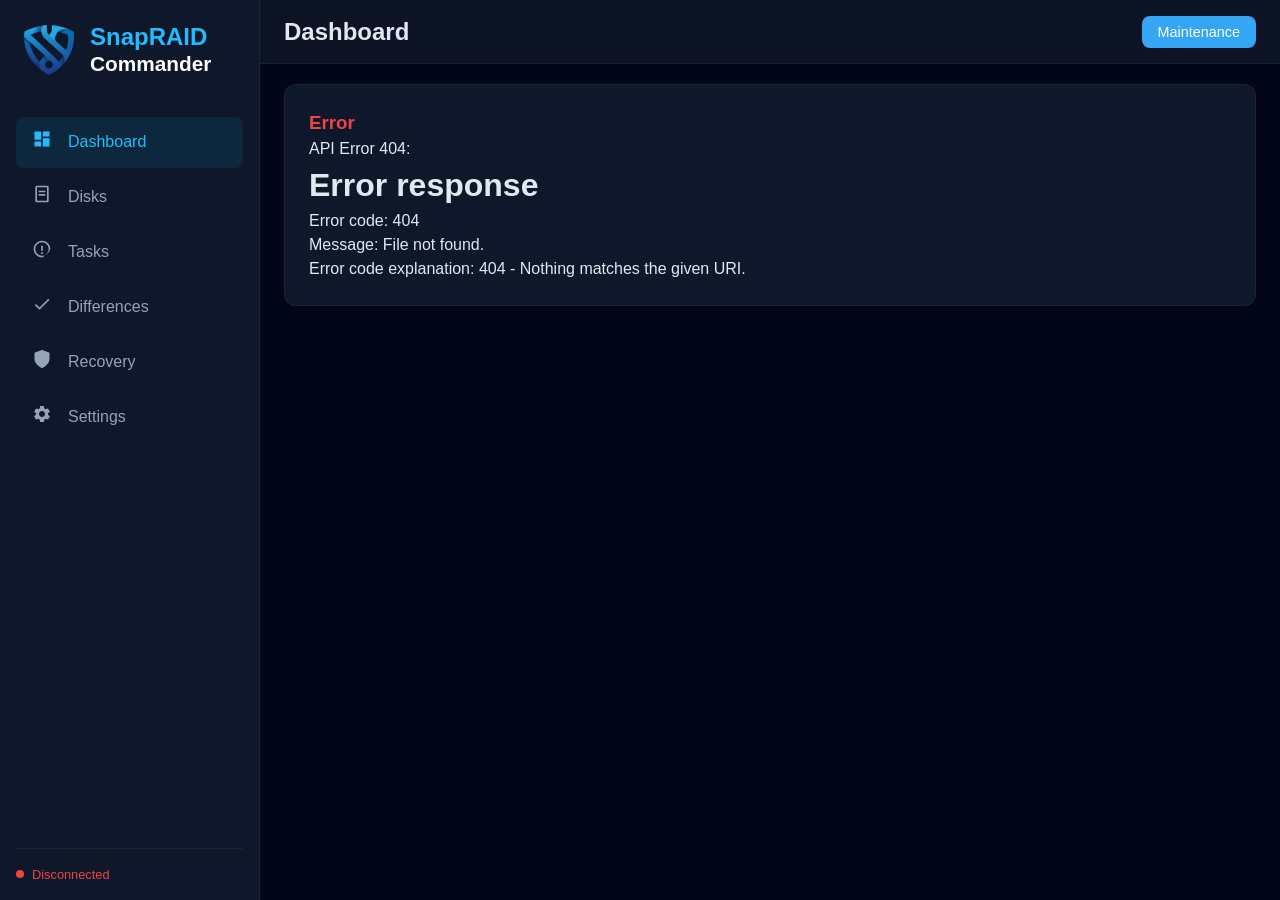
==== commander/index.html @ 76211999 "New favicon" ====
<!DOCTYPE html>
<html lang="en">

<head>
    <meta charset="UTF-8">
    <meta name="viewport" content="width=device-width, initial-scale=1.0">
    <title>SnapRAID Commander</title>
    <link rel="stylesheet" href="css/style.css">
    <link rel="apple-touch-icon" sizes="180x180" href="/image/apple-touch-icon.png">
    <link rel="icon" type="image/png" sizes="32x32" href="/image/favicon-32x32.png">
    <link rel="icon" type="image/png" sizes="16x16" href="/image/favicon-16x16.png">
    <link rel="manifest" href="/site.webmanifest">
</head>

<body>
    <div class="app-container">
        <!-- Sidebar Navigation -->
        <aside class="sidebar" id="sidebar">
            <div class="brand">
                <!-- <div class="logo-icon" id="icon-logo"></div> -->
                <image class="logo-icon" src="image/logo.png"/>
                <div class="brand-text">
                    <h1><span>SnapRAID</span><br><span class="brand-sub">Commander</span></h1>
                </div>
            </div>

            <nav class="nav-links">
                <a href="#/" class="nav-item active" data-link>
                    <span class="icon" id="icon-dashboard"></span> Dashboard
                </a>
                <a href="#/disks" class="nav-item" data-link>
                    <span class="icon" id="icon-harddrive"></span> Disks
                </a>
                <a href="#/tasks" class="nav-item" data-link>
                    <span class="icon" id="icon-activity"></span> Tasks
                </a>
                <a href="#/diff" class="nav-item" data-link>
                    <span class="icon" id="icon-check"></span> Differences
                </a>
                <a href="#/recovery" class="nav-item" data-link>
                    <span class="icon" id="icon-shield"></span> Recovery
                </a>
                <a href="#/settings" class="nav-item" data-link>
                    <span class="icon" id="icon-settings"></span> Settings
                </a>
            </nav>

            <div class="sidebar-footer">
                <div id="sidebar-status" class="sidebar-status">
                    <!-- Dynamic Status -->
                </div>
                <div class="connection-status">
                    <span class="pulse-dot"></span>
                    <span id="connection-text">Connected</span>
                </div>
            </div>
        </aside>

        <!-- Main Content Area -->
        <main class="main-content">
            <!-- Mobile Header -->
            <header class="top-bar">
                <button id="mobile-menu-btn" class="icon-btn mobile-only">
                    <span class="icon" id="icon-menu"></span>
                </button>
                <h2 id="page-title">Dashboard</h2>
                <div class="header-actions" id="header-actions">
                    <!-- Dynamic Action Buttons injected here -->
                </div>
            </header>

            <!-- View Container -->
            <div id="view-container" class="view-container">
                <!-- Views are injected here by JS -->
                <div class="loading-spinner"></div>
            </div>
        </main>
    </div>

    <!-- Toast Notification Container -->
    <div id="toast-container"></div>

    <!-- Scripts -->
    <script type="module" src="js/app.js"></script>
</body>

</html>
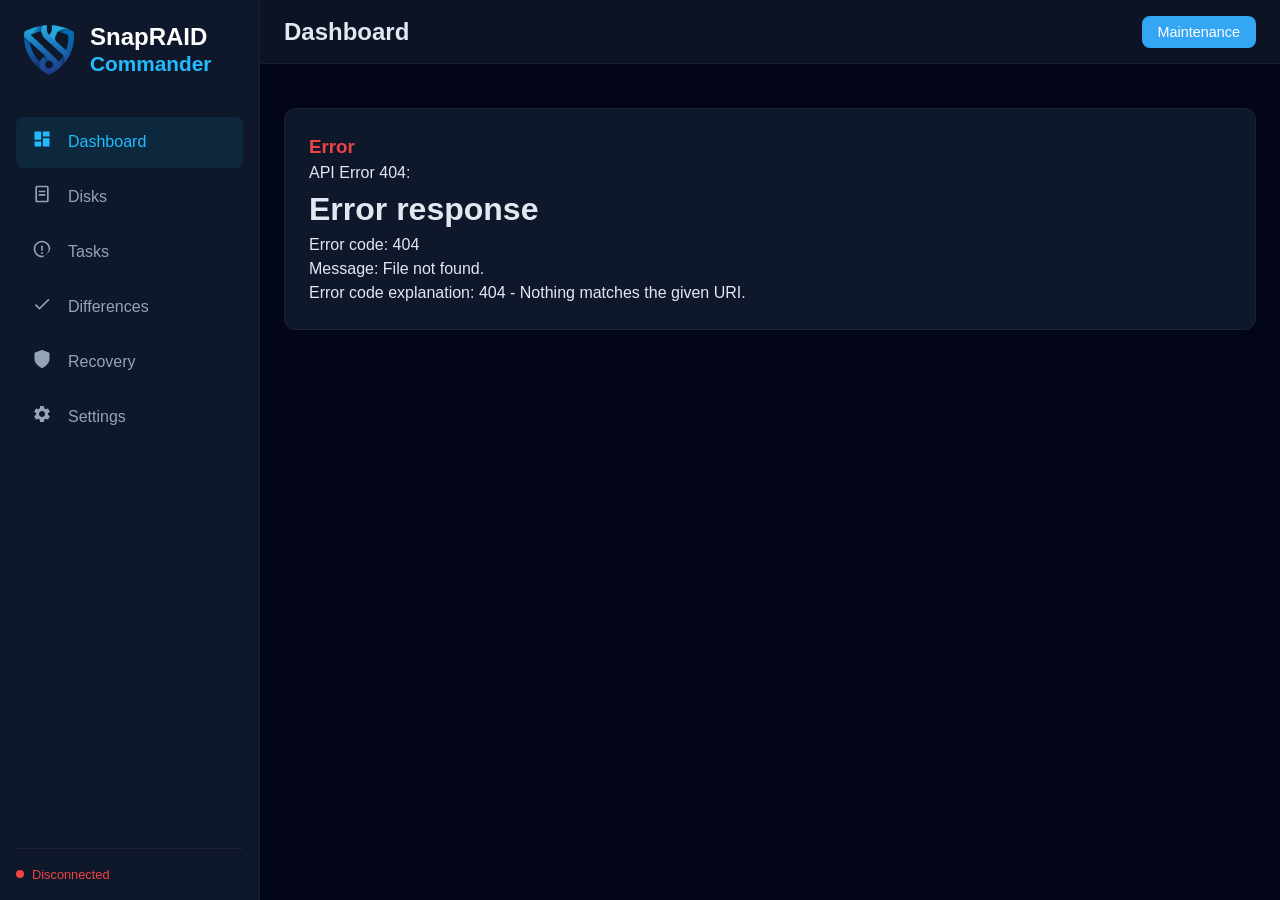
==== commit 7dc6d8f5: "Health banner" ====
--- a/commander/index.html
+++ b/commander/index.html
@@ -68,6 +68,8 @@
                     <!-- Dynamic Action Buttons injected here -->
                 </div>
             </header>
+            
+            <div id="global-alerts" class="global-alerts"></div>
 
             <!-- View Container -->
             <div id="view-container" class="view-container">
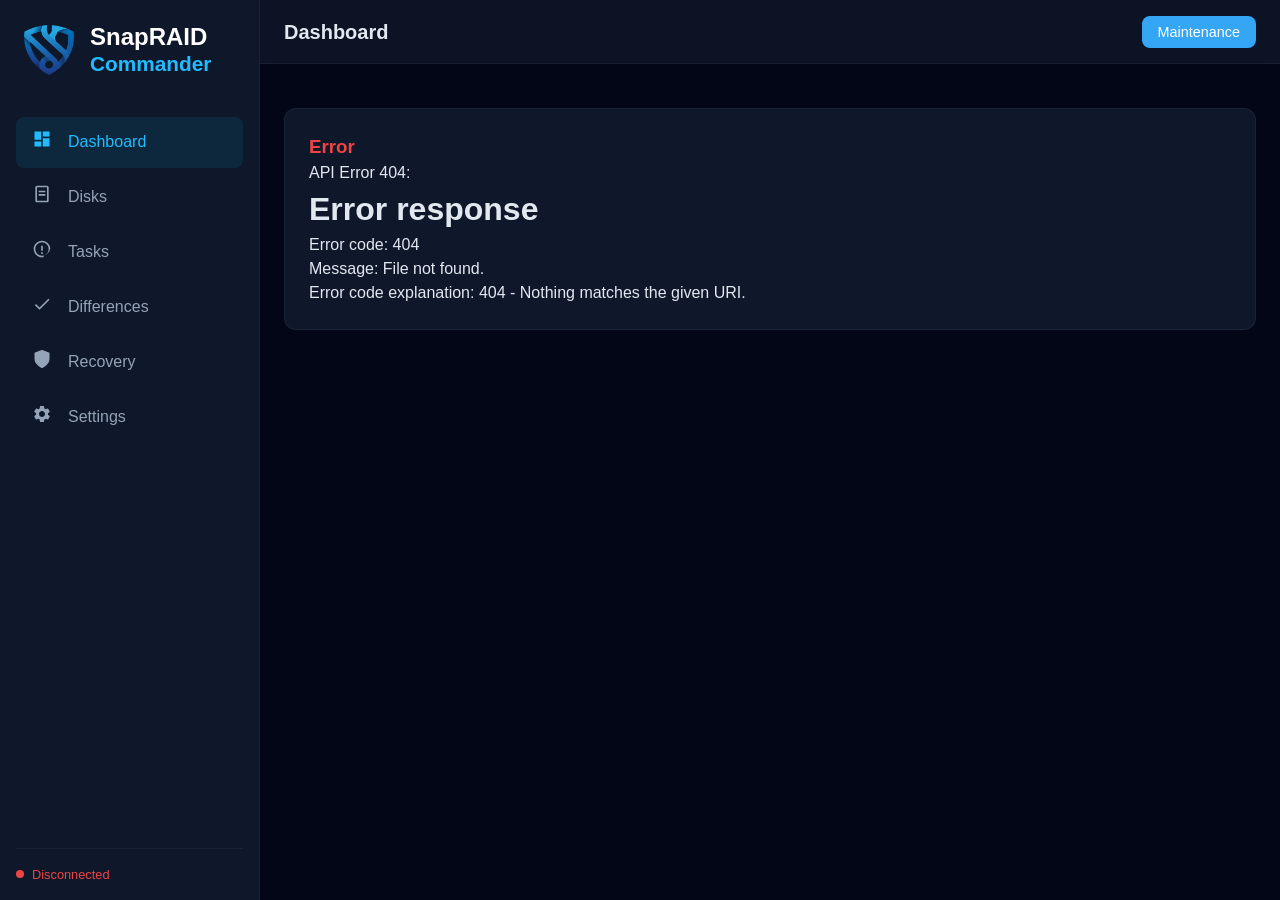
==== commit b5213cfb: "Use a high resolution logo" ====
--- a/commander/index.html
+++ b/commander/index.html
@@ -18,7 +18,7 @@
         <aside class="sidebar" id="sidebar">
             <div class="brand">
                 <!-- <div class="logo-icon" id="icon-logo"></div> -->
-                <image class="logo-icon" src="image/logo.png"/>
+                <image class="logo-icon" src="image/android-chrome-192x192.png" with="60" height="60"/>
                 <div class="brand-text">
                     <h1><span>SnapRAID</span><br><span class="brand-sub">Commander</span></h1>
                 </div>
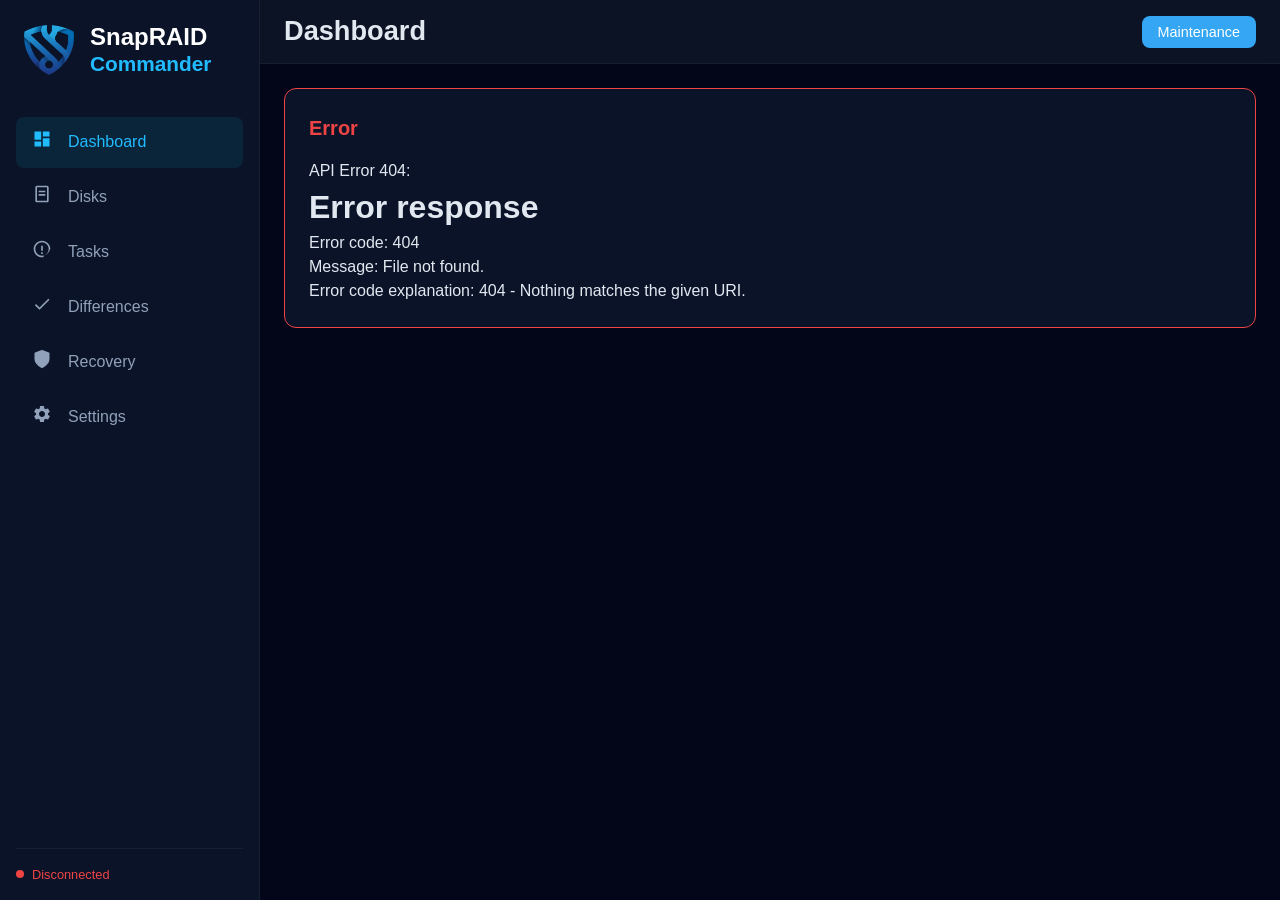
==== commit ccc50393: "Minor UI changes" ====
--- a/commander/index.html
+++ b/commander/index.html
@@ -63,7 +63,7 @@
                 <button id="mobile-menu-btn" class="icon-btn mobile-only">
                     <span class="icon" id="icon-menu"></span>
                 </button>
-                <h2 id="page-title">Dashboard</h2>
+                <h1 id="page-title">Dashboard</h1>
                 <div class="header-actions" id="header-actions">
                     <!-- Dynamic Action Buttons injected here -->
                 </div>
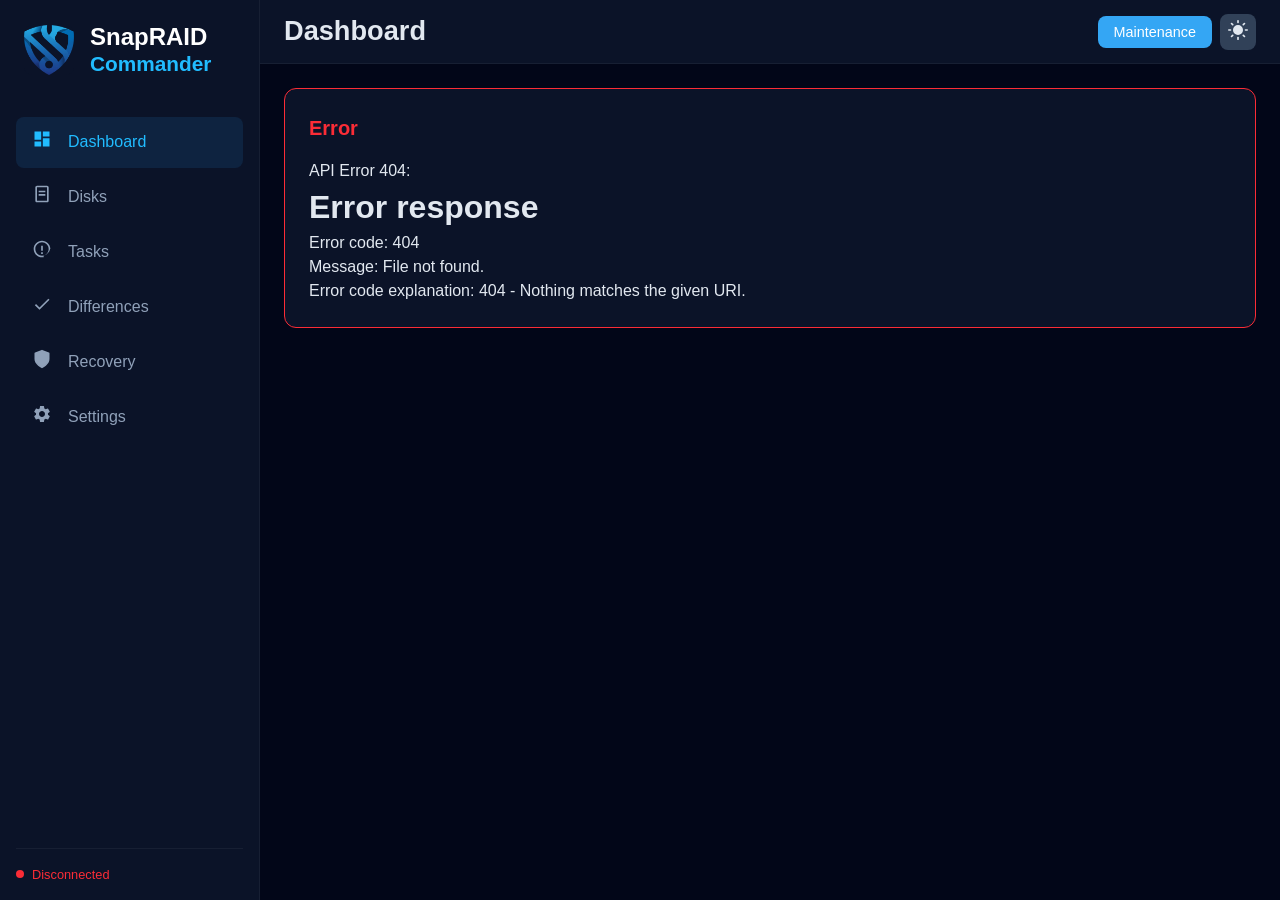
==== commit ba6379f5: "Light theme" ====
--- a/commander/index.html
+++ b/commander/index.html
@@ -60,12 +60,19 @@
         <main class="main-content">
             <!-- Mobile Header -->
             <header class="top-bar">
-                <button id="mobile-menu-btn" class="icon-btn mobile-only">
-                    <span class="icon" id="icon-menu"></span>
-                </button>
-                <h1 id="page-title">Dashboard</h1>
-                <div class="header-actions" id="header-actions">
-                    <!-- Dynamic Action Buttons injected here -->
+                <div class="flex items-center gap-4">
+                    <button id="mobile-menu-btn" class="icon-btn mobile-only">
+                        <span class="icon" id="icon-menu"></span>
+                    </button>
+                    <h1 id="page-title">Dashboard</h1>
+                </div>
+                <div class="flex items-center gap-2">
+                    <div class="header-actions" id="header-actions">
+                        <!-- Dynamic Action Buttons injected here -->
+                    </div>
+                    <button id="theme-toggle" class="btn btn-secondary btn-icon" data-tooltip="Toggle Theme">
+                        <span class="icon" id="icon-theme"></span>
+                    </button>
                 </div>
             </header>
             
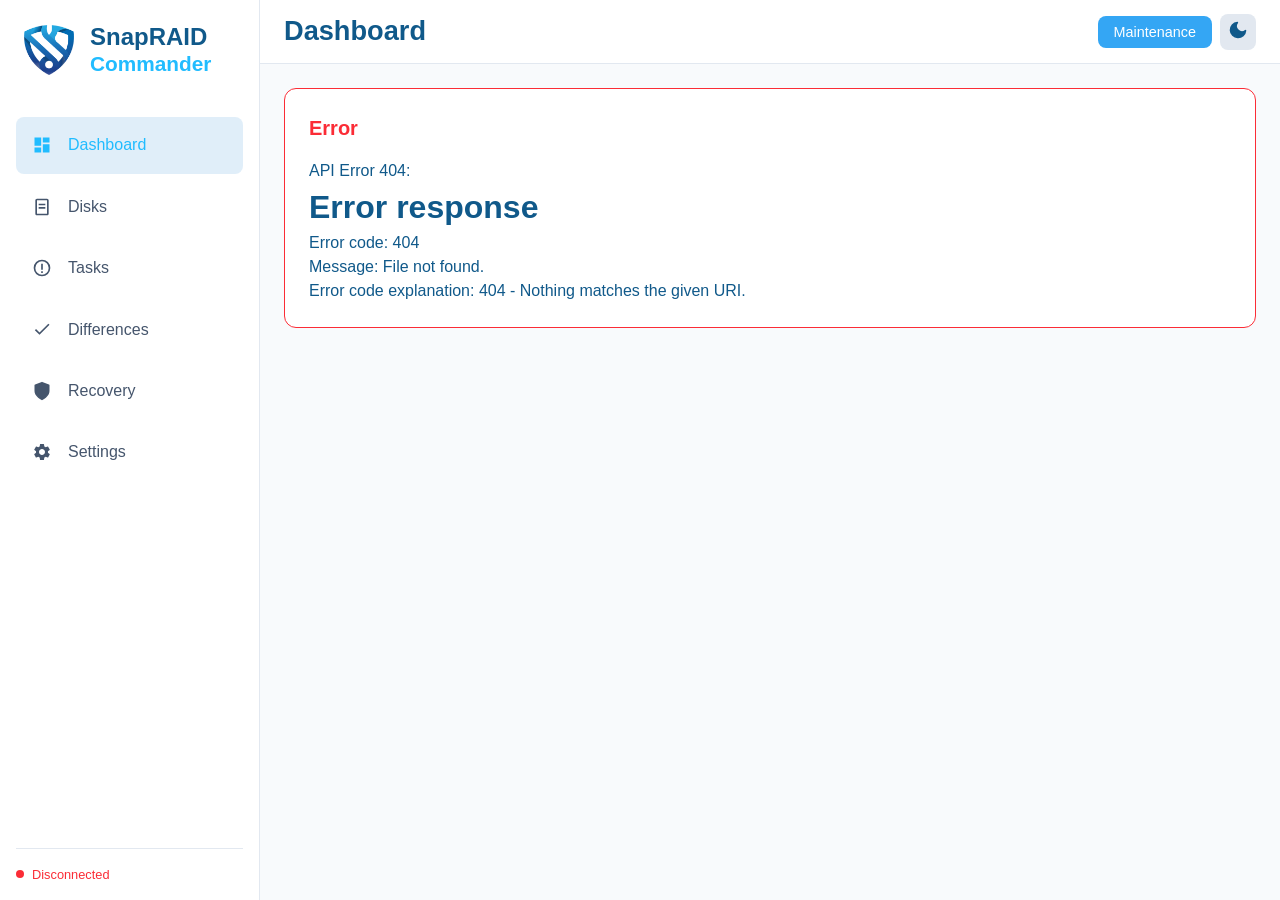
==== commit 8749e9aa: "Link the logo to the web site" ====
--- a/commander/index.html
+++ b/commander/index.html
@@ -10,19 +10,23 @@
     <link rel="icon" type="image/png" sizes="32x32" href="/image/favicon-32x32.png">
     <link rel="icon" type="image/png" sizes="16x16" href="/image/favicon-16x16.png">
     <link rel="manifest" href="/site.webmanifest">
+    <script>
+        // Apply theme early to prevent flash
+        document.documentElement.dataset.theme = localStorage.getItem('theme') || 'light';
+    </script>
 </head>
 
 <body>
     <div class="app-container">
         <!-- Sidebar Navigation -->
         <aside class="sidebar" id="sidebar">
-            <div class="brand">
+            <a class="brand" href="https://www.snapraid.it" target="_blank" rel="noopener noreferrer">
                 <!-- <div class="logo-icon" id="icon-logo"></div> -->
                 <image class="logo-icon" src="image/android-chrome-192x192.png" with="60" height="60"/>
                 <div class="brand-text">
                     <h1><span>SnapRAID</span><br><span class="brand-sub">Commander</span></h1>
                 </div>
-            </div>
+            </a>
 
             <nav class="nav-links">
                 <a href="#/" class="nav-item active" data-link>
--- a/commander/css/style.css
+++ b/commander/css/style.css
@@ -0,0 +1,1707 @@
+/* SPDX-License-Identifier: GPL-3.0-or-later */
+/* Copyright (C) 2025 Andrea Mazzoleni */
+
+/* --- Variables & Theme --- */
+:root {
+    /* Color Palette - Deep Dark Mode */
+    /* https://htmlcolorcodes.com/color-chart/tailwind-color-chart/ */
+    --c-slate-50: #F8FAFC;
+    --c-slate-100: #F1F5F9;
+    --c-slate-200: #E2E8F0;
+    --c-slate-300: #CAD5E2;
+    --c-slate-400: #90A1B9;
+    --c-slate-500: #62748E;
+    --c-slate-600: #45556C;
+    --c-slate-700: #314158;
+    --c-slate-800: #1D293D;
+    --c-slate-900: #0F172B;
+    --c-slate-950: #020618;
+
+    /* Interpolated */
+    --c-slate-905: hsl(224 51% 11%);
+    --c-slate-910: hsl(224 55% 10%);
+    --c-slate-915: hsl(225 59% 10%);
+    --c-slate-920: hsl(225 63% 9%);
+    --c-slate-925: hsl(226 66% 8%);
+    --c-slate-930: hsl(227 70% 7%);
+    --c-slate-935: hsl(227 74% 7%);
+    --c-slate-940: hsl(228 78% 6%);
+    --c-slate-945: hsl(228 81% 6%);
+
+    --c-cyan-50: #ECFEFF;
+    --c-cyan-100: #CEFAFE;
+    --c-cyan-200: #A2F4FD;
+    --c-cyan-300: #53EAFD;
+    --c-cyan-400: #42D3F2;
+    --c-cyan-500: #3BB8DB;
+    --c-cyan-600: #2C92B8;
+    --c-cyan-700: #1A7595;
+    --c-cyan-800: #015F78;
+    --c-cyan-900: #104E64;
+    --c-cyan-950: #053345;
+
+    --c-emerald-50: #ECFDF5;
+    --c-emerald-100: #D0FAE5;
+    --c-emerald-200: #A4F4CF;
+    --c-emerald-300: #5EE9B5;
+    --c-emerald-400: #31D492;
+    --c-emerald-500: #37BC7D;
+    --c-emerald-600: #2D9966;
+    --c-emerald-700: #1F7A55;
+    --c-emerald-800: #116045;
+    --c-emerald-900: #034F3B;
+    --c-emerald-950: #012C22;
+
+    --c-amber-50: #FFFBEB;
+    --c-amber-100: #FEF3C6;
+    --c-amber-200: #FEE685;
+    --c-amber-300: #FFD230;
+    --c-amber-400: #FFB93B;
+    --c-amber-500: #FE9A37;
+    --c-amber-600: #E1712B;
+    --c-amber-700: #BB4D1A;
+    --c-amber-800: #973C08;
+    --c-amber-900: #7B3306;
+    --c-amber-950: #461901;
+
+    --c-red-50: #FEF2F2;
+    --c-red-100: #FFE2E2;
+    --c-red-200: #FFC9C9;
+    --c-red-300: #FFA2A2;
+    --c-red-400: #FF6467;
+    --c-red-500: #FB2C36;
+    --c-red-600: #E7180B;
+    --c-red-700: #C11007;
+    --c-red-800: #9F0712;
+    --c-red-900: #82181A;
+    --c-red-950: #460809;
+
+    --c-purple-50: #FAF5FF;
+    --c-purple-100: #F3E8FF;
+    --c-purple-200: #E9D4FF;
+    --c-purple-300: #DAB2FF;
+    --c-purple-400: #C27AFF;
+    --c-purple-500: #AD46FF;
+    --c-purple-600: #9810FA;
+    --c-purple-700: #8207DB;
+    --c-purple-800: #6E11B0;
+    --c-purple-900: #59168B;
+    --c-purple-950: #3C0366;
+
+    --c-blue-50: #EFF6FF;
+    --c-blue-100: #DBEAFE;
+    --c-blue-200: #BEDBFF;
+    --c-blue-300: #8EC5FF;
+    --c-blue-400: #51A2FF;
+    --c-blue-500: #2B7FFF;
+    --c-blue-600: #155DFC;
+    --c-blue-700: #1447E6;
+    --c-blue-800: #193CB8;
+    --c-blue-900: #1C398E;
+    --c-blue-950: #162456;
+
+    --c-sky-50: #F0F9FF;
+    --c-sky-100: #DFF2FE;
+    --c-sky-200: #B8E6FE;
+    --c-sky-300: #74D4FF;
+    --c-sky-400: #21BCFF;
+    --c-sky-500: #34A6F4;
+    --c-sky-600: #2984D1;
+    --c-sky-700: #1C69A8;
+    --c-sky-800: #10598A;
+    --c-sky-900: #024A70;
+    --c-sky-950: #052F4A;
+
+    --c-stone-50: #FAFAF9;
+    --c-stone-100: #F5F5F4;
+    --c-stone-200: #E7E5E4;
+    --c-stone-300: #D6D3D1;
+    --c-stone-400: #A6A09B;
+    --c-stone-500: #79716B;
+    --c-stone-600: #57534D;
+    --c-stone-700: #44403B;
+    --c-stone-800: #292524;
+    --c-stone-900: #1C1917;
+    --c-stone-950: #0C0A09;
+
+    /* Colors */
+    --bg-main: var(--c-slate-950);
+    --bg-sub: var(--c-slate-930);
+    --bg-card: var(--c-slate-910);
+    --bg-card-hover: var(--c-slate-800);
+    --border: var(--c-slate-800);
+    --text-primary: var(--c-slate-200);
+    --text-secondary: var(--c-slate-400);
+    --accent-glow: var(--c-sky-400);
+    --brand-primary: white;
+    --brand-secondary: var(--c-sky-400);
+    --btn-primary: var(--c-sky-500);
+    --btn-secondary: var(--c-slate-700);
+    --smart-clickable-hover: var(--c-slate-800);
+    --text-grey: var(--c-slate-400);
+    --text-sky: var(--c-sky-400);
+    --log-window-background: #000;
+    --log-window-text: var(--c-slate-200);
+    --status-next: var(--c-slate-400);
+    --progress-container-background: var(--c-slate-800);
+    --slider-background: var(--c-slate-700);
+    --table-row-hover: rgba(255, 255, 255, 0.12);
+    --table-row-alt: rgba(255, 255, 255, 0.05);
+
+    /* Spacing */
+    --gap-sm: 0.5rem;
+    --gap-md: 1rem;
+    --gap-lg: 1.5rem;
+
+    /* Borders */
+    --radius-md: 8px;
+    --radius-lg: 12px;
+    --border-subtle: 1px solid rgba(255, 255, 255, 0.05);
+}
+
+[data-theme="light"] {
+    --bg-main: var(--c-slate-50);
+    --bg-card: #ffffff;
+    --bg-sub: var(--c-slate-100);
+    --bg-card-hover: var(--c-slate-200);
+    --border: var(--c-slate-300);
+    --border-subtle: 1px solid #e2e8f0;
+    --text-primary: var(--c-sky-800);
+    --text-secondary: var(--c-slate-600);
+    --accent-glow: var(--c-sky-400);
+    --brand-primary: var(--c-sky-800);
+    --brand-secondary: var(--c-sky-400);
+    --btn-primary: var(--c-sky-500);
+    --btn-secondary: var(--c-slate-200);
+    --smart-clickable-hover: var(--c-slate-200);
+    --text-grey: var(--c-slate-500);
+    --text-sky: var(--c-sky-500);
+    --log-window-background: var(--c-slate-50);
+    --log-window-text: var(--c-slate-700);
+    --status-next: var(--c-slate-600);
+    --progress-container-background: var(--c-slate-300);
+    --slider-background: var(--c-slate-500);
+    --table-row-hover: rgba(0, 0, 0, 0.10);
+    --table-row-alt: rgba(0, 0, 0, 0.04);
+}
+
+/* --- Reset & Base --- */
+* {
+    box-sizing: border-box;
+    margin: 0;
+    padding: 0;
+}
+
+body {
+    font-family: 'Inter', -apple-system, BlinkMacSystemFont, "Segoe UI", Roboto, Helvetica, Arial, sans-serif;
+    background-color: var(--bg-main);
+    color: var(--text-primary);
+    line-height: 1.5;
+    height: 100vh;
+    overflow: hidden;
+}
+
+/* --- Layout --- */
+.app-container {
+    display: flex;
+    height: 100vh;
+}
+
+/* Sidebar */
+.sidebar {
+    width: 260px;
+    background-color: var(--bg-card);
+    border-right: var(--border-subtle);
+    display: flex;
+    flex-direction: column;
+    padding: var(--gap-md);
+    transition: transform 0.3s ease;
+    z-index: 50;
+}
+
+.brand {
+    display: flex;
+    align-items: center;
+    gap: var(--gap-md);
+    margin-bottom: 2rem;
+    padding: 0.5rem;
+    text-decoration: none;
+}
+
+.brand:hover {
+    opacity: 0.9;
+}
+
+.brand:hover .logo-icon {
+    transform: scale(1.1);
+}
+
+.logo-icon {
+    width: 50px;
+    height: 50px;
+    background: var(--bg-card);
+    border-radius: 8px;
+    display: flex;
+    align-items: center;
+    justify-content: center;
+    font-weight: bold;
+    transition: transform 0.2s ease;
+}
+
+.brand-text h1 {
+    font-size: 1.5rem;
+    font-weight: 700;
+    line-height: 1.1;
+    color: var(--brand-primary);
+}
+
+.brand-sub {
+    font-size: 1.3rem;
+    font-weight: 700;
+    line-height: 1.1;
+    color: var(--brand-secondary);
+}
+
+.version-tag {
+    font-size: 0.75rem;
+    color: var(--text-secondary);
+    font-family: monospace;
+}
+
+.nav-links {
+    display: flex;
+    flex-direction: column;
+    gap: 0.25rem;
+    flex: 1;
+}
+
+.nav-item {
+    display: flex;
+    align-items: center;
+    gap: var(--gap-md);
+    padding: 0.75rem 1rem;
+    color: var(--text-secondary);
+    text-decoration: none;
+    border-radius: var(--radius-md);
+    transition: all 0.2s;
+}
+
+.nav-item:hover {
+    background-color: color-mix(in srgb, var(--c-sky-600) 7%, transparent);
+    color: var(--text-primary);
+}
+
+.nav-item.active {
+    background-color: color-mix(in srgb, var(--c-sky-600) 14%, transparent);
+    color: var(--c-sky-400);
+}
+
+.nav-item .icon svg {
+    width: 20px;
+    height: 20px;
+    fill: currentColor;
+    align-items: center;
+    margin-top: 0.4rem;
+}
+
+.sidebar-status {
+    margin-bottom: var(--gap-md);
+    padding-bottom: var(--gap-md);
+    border-bottom: var(--border-subtle);
+}
+
+.status-title {
+    font-size: 0.75rem;
+    font-weight: 700;
+    color: var(--text-secondary);
+    text-transform: uppercase;
+    margin-bottom: 0.25rem;
+    display: flex;
+    justify-content: space-between;
+}
+
+.status-command {
+    color: var(--c-sky-400);
+}
+
+.status-meta {
+    font-size: 0.7rem;
+    color: var(--text-secondary);
+    margin-top: 0.25rem;
+    display: flex;
+    justify-content: space-between;
+}
+
+.status-icon {
+    display: inline-flex;
+    align-items: center;
+    margin-right: 0.5rem;
+    color: var(--c-sky-400);
+}
+
+.status-icon svg {
+    width: 14px;
+    height: 14px;
+    fill: currentColor;
+}
+
+.status-separator {
+    display: inline-flex;
+    align-items: center;
+    margin: 0 0.25rem;
+    color: var(--c-slate-700);
+}
+
+.status-separator svg {
+    width: 12px;
+    height: 12px;
+    fill: currentColor;
+}
+
+.status-next {
+    color: var(--status-next);
+    font-weight: 500;
+}
+
+.icon-spin {
+    animation: spin 2s linear infinite;
+}
+
+.sidebar-footer {
+    padding-top: var(--gap-md);
+}
+
+.connection-status {
+    display: flex;
+    align-items: center;
+    gap: 0.5rem;
+    font-size: 0.8rem;
+    color: var(--text-secondary);
+}
+
+.pulse-dot {
+    width: 8px;
+    height: 8px;
+    background-color: var(--c-emerald-500);
+    border-radius: 50%;
+    box-shadow: 0 0 0 0 rgba(16, 185, 129, 0.7);
+    animation: pulse 2s infinite;
+}
+
+@keyframes pulse {
+    0% {
+        transform: scale(0.95);
+        box-shadow: 0 0 0 0 rgba(16, 185, 129, 0.7);
+    }
+
+    70% {
+        transform: scale(1);
+        box-shadow: 0 0 0 6px rgba(16, 185, 129, 0);
+    }
+
+    100% {
+        transform: scale(0.95);
+        box-shadow: 0 0 0 0 rgba(16, 185, 129, 0);
+    }
+}
+
+.pulse-dot.disconnected {
+    background-color: var(--c-red-500);
+    box-shadow: 0 0 0 0 rgba(239, 68, 68, 0.7);
+    animation: pulse-red 2s infinite;
+}
+
+@keyframes pulse-red {
+    0% {
+        transform: scale(0.95);
+        box-shadow: 0 0 0 0 rgba(239, 68, 68, 0.7);
+    }
+
+    70% {
+        transform: scale(1);
+        box-shadow: 0 0 0 6px rgba(239, 68, 68, 0);
+    }
+
+    100% {
+        transform: scale(0.95);
+        box-shadow: 0 0 0 0 rgba(239, 68, 68, 0);
+    }
+}
+
+/* Main Content */
+.main-content {
+    flex: 1;
+    display: flex;
+    flex-direction: column;
+    overflow: hidden;
+    position: relative;
+}
+
+.top-bar {
+    height: 64px;
+    padding: 0 var(--gap-lg);
+    display: flex;
+    align-items: center;
+    justify-content: space-between;
+    background: var(--bg-card);
+    backdrop-filter: blur(8px);
+    border-bottom: var(--border-subtle);
+    z-index: 40;
+}
+
+#page-title {
+    font-size: 1.7rem;
+    font-weight: 700;
+    white-space: nowrap;
+    overflow: hidden;
+    text-overflow: ellipsis;
+    min-width: 0;
+    flex-shrink: 1;
+}
+
+.header-actions {
+    display: flex;
+    gap: var(--gap-md);
+    align-items: center;
+}
+
+.view-container {
+    padding: var(--gap-lg);
+    overflow-y: auto;
+    flex: 1;
+    padding-bottom: 80px;
+    /* Space for bottom tooltips at the end of scroll */
+    padding-top: var(--gap-lg);
+    /* Space for top tooltips at the start of scroll */
+}
+
+/* --- Components --- */
+
+/* Cards */
+.card {
+    background-color: var(--bg-card);
+    border-radius: var(--radius-lg);
+    border: var(--border-subtle);
+    padding: var(--gap-lg);
+    overflow: visible;
+}
+
+.card-border-blue {
+    border-left: 4px solid var(--c-blue-500) !important;
+}
+
+.card-border-purple {
+    border-left: 4px solid var(--c-purple-500) !important;
+}
+
+.card-border-grey {
+    border-left: 4px solid var(--c-slate-500) !important;
+}
+
+.card-disk {
+    max-width: 400px;
+}
+
+.card.glow {
+    border-color: var(--c-sky-500);
+    box-shadow: 0 0 20px -5px var(--accent-glow);
+}
+
+/* Grid */
+.grid-1 {
+    display: grid;
+    grid-template-columns: repeat(auto-fit, minmax(300px, 1fr));
+    gap: var(--gap-lg);
+    margin-bottom: var(--gap-lg);
+}
+
+.grid-2 {
+    display: grid;
+    grid-template-columns: repeat(auto-fit, minmax(300px, 1fr));
+    gap: var(--gap-lg);
+    margin-bottom: var(--gap-lg);
+}
+
+.grid-span-2 {
+    grid-column: span 2;
+}
+
+.grid-3 {
+    display: grid;
+    grid-template-columns: repeat(auto-fit, minmax(250px, 1fr));
+    gap: var(--gap-lg);
+    margin-bottom: var(--gap-lg);
+}
+
+.grid-4 {
+    display: grid;
+    grid-template-columns: repeat(auto-fit, minmax(200px, 1fr));
+    gap: var(--gap-lg);
+    margin-bottom: var(--gap-lg);
+}
+
+/* Auto-fill grids: items stay at their min-width and don't stretch to fill the row */
+.grid-fill-2 {
+    display: grid;
+    grid-template-columns: repeat(auto-fill, minmax(300px, 400px));
+    gap: var(--gap-lg);
+}
+
+.grid-fill-3 {
+    display: grid;
+    grid-template-columns: repeat(auto-fill, minmax(250px, 300px));
+    gap: var(--gap-lg);
+}
+
+.grid-fill-4 {
+    display: grid;
+    grid-template-columns: repeat(auto-fill, minmax(200px, 250px));
+    gap: var(--gap-lg);
+}
+
+/* Buttons */
+.btn {
+    padding: 0.5rem 1rem;
+    border-radius: var(--radius-md);
+    border: none;
+    font-weight: 500;
+    cursor: pointer;
+    transition: all 0.2s ease;
+    font-size: 0.9rem;
+    position: relative;
+}
+
+/* Floating JavaScript Tooltip */
+.tooltip-floating {
+    position: fixed;
+    background-color: var(--bg-card);
+    color: var(--text-primary);
+    padding: 0.6rem 0.9rem;
+    border-radius: 10px;
+    font-size: 0.85rem;
+    font-weight: 600;
+    line-height: 1.4;
+    white-space: normal;
+    max-width: 350px;
+    width: max-content;
+    min-width: 120px;
+    z-index: 1000;
+    border: 1px solid var(--c-sky-500);
+    box-shadow: 0 10px 15px -3px rgba(0, 0, 0, 0.7);
+    pointer-events: none;
+    opacity: 0;
+    transition: opacity 0.15s ease;
+}
+
+.tooltip-floating.active {
+    opacity: 1;
+}
+
+.btn:hover {
+    filter: brightness(0.7);
+}
+
+.btn:active {
+    filter: brightness(0.6);
+}
+
+.btn-primary {
+    background-color: var(--btn-primary);
+    color: #fff;
+}
+
+.btn-secondary {
+    background-color: var(--btn-secondary);
+    color: var(--text-primary);
+}
+
+.btn-danger {
+    background-color: var(--c-red-500);
+    color: #fff;
+}
+
+.btn-amber {
+    background-color: var(--c-amber-500);
+    color: #fff;
+}
+
+.btn-disabled {
+    background-color: var(--c-slate-700);
+    color: var(--c-slate-400);
+    /* Essential functional properties for a disabled button */
+    cursor: not-allowed;
+    opacity: 0.6;
+    pointer-events: none;
+    /* Prevents hover effects or clicks */
+    border: 1px solid transparent;
+}
+
+.btn-icon {
+    display: inline-flex;
+    align-items: center;
+    justify-content: center;
+    padding: 0.5rem;
+    width: 36px;
+    height: 36px;
+}
+
+.btn-icon svg {
+    width: 20px;
+    height: 20px;
+    fill: currentColor;
+}
+
+.btn-sm {
+    padding: 0.25rem 0.75rem;
+    font-size: 0.8rem;
+}
+
+.btn-xs {
+    padding: 0.1rem 0.4rem;
+    font-size: 0.7rem;
+}
+
+.icon-btn {
+    background: none;
+    border: none;
+    color: var(--text-primary);
+    cursor: pointer;
+}
+
+.icon-btn svg {
+    width: 24px;
+    height: 24px;
+    fill: currentColor;
+}
+
+/* Badges */
+.badge {
+    display: inline-flex;
+    padding: 0.25rem 0.5rem;
+    border-radius: 4px;
+    font-size: 0.75rem;
+    font-weight: 600;
+    text-transform: uppercase;
+    text-align: center;
+    justify-content: center;
+    line-height: 1.2;
+}
+
+a.badge {
+    text-decoration: none;
+    transition: filter 0.2s ease;
+}
+
+a.badge:hover {
+    filter: brightness(1.25);
+    text-decoration: none;
+}
+
+.badge-green {
+    background: color-mix(in srgb, var(--c-emerald-500) 20%, transparent);
+    color: var(--c-emerald-500);
+}
+
+.badge-red {
+    background: color-mix(in srgb, var(--c-red-500) 20%, transparent);
+    color: var(--c-red-500);
+}
+
+.badge-yellow {
+    background: color-mix(in srgb, var(--c-amber-500) 20%, transparent);
+    color: var(--c-amber-500);
+}
+
+.badge-blue {
+    background: color-mix(in srgb, var(--c-blue-500) 20%, transparent);
+    color: var(--c-blue-500);
+}
+
+.badge-purple {
+    background: color-mix(in srgb, var(--c-purple-500) 20%, transparent);
+    color: var(--c-purple-500);
+}
+
+.badge-grey {
+    background: color-mix(in srgb, var(--c-slate-500) 20%, transparent);
+    color: var(--c-slate-400);
+}
+
+[data-theme="light"] .badge-green {
+    background: color-mix(in srgb, var(--c-emerald-500) 25%, transparent);
+    color: var(--c-emerald-700);
+}
+
+[data-theme="light"] .badge-red {
+    background: color-mix(in srgb, var(--c-red-500) 25%, transparent);
+    color: var(--c-red-700);
+}
+
+[data-theme="light"] .badge-yellow {
+    background: color-mix(in srgb, var(--c-amber-500) 25%, transparent);
+    color: var(--c-amber-700);
+}
+
+[data-theme="light"] .badge-blue {
+    background: color-mix(in srgb, var(--c-blue-500) 25%, transparent);
+    color: var(--c-blue-700);
+}
+
+[data-theme="light"] .badge-purple {
+    background: color-mix(in srgb, var(--c-purple-500) 25%, transparent);
+    color: var(--c-purple-700);
+}
+
+[data-theme="light"] .badge-grey {
+    background: color-mix(in srgb, var(--c-slate-500) 25%, transparent);
+    color: var(--c-slate-700);
+}
+
+[data-theme="light"] .badge-active-cyan {
+    background: rgba(6, 182, 212, 0.3);
+    color: var(--c-cyan-700);
+}
+
+[data-theme="light"] .badge-active-yellow {
+    background: rgba(245, 158, 11, 0.3);
+    color: var(--c-amber-700);
+}
+
+[data-theme="light"] .badge-active-red {
+    background: rgba(239, 68, 68, 0.3);
+    color: var(--c-red-700);
+}
+
+@keyframes pulse-soft {
+
+    0%,
+    100% {
+        opacity: 1;
+    }
+
+    50% {
+        opacity: 0.7;
+    }
+}
+
+.badge-active-cyan {
+    background: rgba(6, 182, 212, 0.2);
+    color: var(--c-cyan-500);
+    animation: pulse-soft 2s cubic-bezier(0.4, 0, 0.6, 1) infinite;
+}
+
+.badge-active-yellow {
+    background: rgba(245, 158, 11, 0.2);
+    color: var(--c-amber-500);
+    animation: pulse-soft 2s cubic-bezier(0.4, 0, 0.6, 1) infinite;
+}
+
+.badge-active-red {
+    background: rgba(239, 68, 68, 0.2);
+    color: var(--c-red-500);
+    animation: pulse-soft 2s cubic-bezier(0.4, 0, 0.6, 1) infinite;
+}
+
+.progress-container.system-progress {
+    height: 6px;
+    margin: 0;
+}
+
+/* Progress Bar */
+.progress-container {
+    height: 8px;
+    background-color: var(--progress-container-background);
+    border-radius: 4px;
+    overflow: hidden;
+    margin: 0.5rem 0;
+}
+
+.progress-bar {
+    height: 100%;
+    background: linear-gradient(90deg, var(--c-cyan-500), var(--c-blue-500));
+    transition: width 0.3s ease;
+}
+
+/* Logs */
+.log-window {
+    background-color: var(--log-window-background);
+    border-radius: var(--radius-md);
+    padding: 1rem;
+    font-family: 'Courier New', monospace;
+    font-size: 0.85rem;
+    height: 200px;
+    overflow-y: auto;
+    color: var(--log-window-text);
+    border: 1px solid var(--border);
+}
+
+.log-line {
+    margin-bottom: 2px;
+}
+
+.log-error {
+    color: var(--c-red-500);
+}
+
+/* Forms */
+.form-group {
+    margin-bottom: 1rem;
+}
+
+.form-group label {
+    display: block;
+    margin-bottom: 0.1rem;
+    font-size: 0.9rem;
+    color: var(--text-secondary);
+    font-weight: bold;
+}
+
+.form-control {
+    width: 100%;
+    padding: 0.6rem;
+    background-color: var(--bg-sub);
+    border: 1px solid var(--c-slate-700);
+    border-radius: var(--radius-md);
+    color: var(--text-primary);
+}
+
+.form-control:focus {
+    outline: none;
+    border-color: var(--c-sky-500);
+}
+
+.form-row {
+    display: flex;
+    gap: 1rem;
+}
+
+.form-row>* {
+    flex: 1;
+}
+
+.form-group.disabled-control {
+    opacity: 0.3;
+    cursor: not-allowed;
+}
+
+.form-group.disabled-control input,
+.form-group.disabled-control select {
+    cursor: not-allowed;
+}
+
+.restricted-banner {
+    grid-column: span 2;
+    background: rgba(14, 165, 233, 0.1);
+    border: 1px solid rgba(14, 165, 233, 0.3);
+    border-left: 4px solid var(--c-sky-500);
+    border-radius: var(--radius-lg);
+    padding: var(--gap-lg);
+    margin-bottom: var(--gap-lg);
+    color: var(--text-secondary);
+    line-height: 1.6;
+}
+
+.restricted-banner-title {
+    font-weight: 700;
+    font-size: 1rem;
+    color: var(--c-sky-500);
+    margin-bottom: 0.5rem;
+    display: flex;
+    align-items: center;
+    gap: 0.5rem;
+}
+
+.restricted-banner code {
+    font-family: monospace;
+    font-size: 0.9em;
+    color: var(--c-sky-500);
+    background: rgba(14, 165, 233, 0.15);
+    padding: 0.1rem 0.3rem;
+    border-radius: 4px;
+}
+
+.global-alerts {
+    padding: var(--gap-lg) var(--gap-lg) 0 var(--gap-lg);
+}
+
+.global-alerts:empty {
+    display: none;
+}
+
+.health-banner {
+    background: rgba(239, 68, 68, 0.1);
+    border: 1px solid rgba(239, 68, 68, 0.3);
+    border-left: 4px solid var(--c-red-500);
+    border-radius: var(--radius-lg);
+    padding: var(--gap-lg);
+    margin-bottom: var(--gap-sm);
+    color: var(--text-secondary);
+    line-height: 1.6;
+}
+
+.health-banner.pending {
+    background: rgba(14, 165, 233, 0.1);
+    border: 1px solid rgba(14, 165, 233, 0.3);
+    border-left: 4px solid var(--c-sky-500);
+}
+
+.health-banner.prefail {
+    background: rgba(245, 158, 11, 0.1);
+    border: 1px solid rgba(245, 158, 11, 0.3);
+    border-left: 4px solid var(--c-amber-500);
+}
+
+.health-banner.failing {
+    background: rgba(239, 68, 68, 0.1);
+    border: 1px solid rgba(239, 68, 68, 0.3);
+    border-left: 4px solid var(--c-red-500);
+}
+
+.health-banner.corrupt {
+    background: rgba(168, 85, 247, 0.1);
+    border: 1px solid rgba(168, 85, 247, 0.3);
+    border-left: 4px solid var(--c-purple-500);
+}
+
+.health-banner-title {
+    font-weight: 700;
+    font-size: 1rem;
+    color: var(--c-red-500);
+    margin-bottom: 0.5rem;
+    display: flex;
+    align-items: center;
+    gap: 0.5rem;
+    text-transform: uppercase;
+}
+
+.health-banner.pending .health-banner-title {
+    color: var(--c-sky-500);
+}
+
+.health-banner.prefail .health-banner-title {
+    color: var(--c-amber-500);
+}
+
+.health-banner.failing .health-banner-title {
+    color: var(--c-red-500);
+}
+
+.health-banner.corrupt .health-banner-title {
+    color: var(--c-purple-500);
+}
+
+.health-banner-reason {
+    font-weight: 500;
+    color: var(--text-primary);
+    margin-top: 0.25rem;
+}
+
+/* Table */
+
+.data-table {
+    width: 100%;
+    border-collapse: collapse;
+}
+
+.data-table th {
+    text-align: left;
+    padding: 1rem;
+    border-bottom: 1px solid var(--border);
+    color: var(--text-secondary);
+    font-size: 0.85rem;
+}
+
+.data-table td {
+    padding: 1rem;
+    border-bottom: 1px solid var(--border);
+    font-size: 0.9rem;
+}
+
+
+
+/* Dense Table for Lists */
+.data-table.dense th,
+.data-table.dense td {
+    padding: 0.5rem 0.75rem;
+}
+
+.data-table.dense th,
+.data-table.v-dense th {
+    font-size: 0.75rem;
+    text-transform: uppercase;
+    letter-spacing: 0.05em;
+    background-color: var(--bg-sub);
+}
+
+.data-table.v-dense th,
+.data-table.v-dense td {
+    padding: 0.2rem 0.5rem;
+    font-size: 0.8rem;
+}
+
+.data-table.dense td,
+.data-table.v-dense td {
+    vertical-align: middle;
+}
+
+.data-table.dense tr:nth-child(even),
+.data-table.v-dense tr:nth-child(even) {
+    background-color: var(--table-row-alt);
+}
+
+.history-table tr:nth-child(4n+3),
+.history-table tr:nth-child(4n+4) {
+    background-color: var(--table-row-alt);
+}
+
+.task-history-log {
+    background-color: var(--bg-sub);
+    margin: 0.5rem;
+    padding: 0.5rem;
+}
+
+.data-table tr:hover {
+    background-color: var(--table-row-hover) !important;
+}
+
+.data-table.dense .badge {
+    padding: 0.15rem 0.4rem;
+    font-size: 0.7rem;
+}
+
+.modal-body h4 {
+    margin-top: 0.5rem;
+    margin-bottom: 0.25rem;
+}
+
+.modal-body .data-table.v-dense th:first-child,
+.modal-body .data-table.v-dense td:first-child {
+    width: 250px;
+    max-width: 250px;
+}
+
+@media (max-width: 480px) {
+
+    .modal-body .data-table.v-dense th:first-child,
+    .modal-body .data-table.v-dense td:first-child {
+        width: 120px;
+    }
+}
+
+.overflow-x-auto {
+    overflow-x: auto;
+}
+
+/* Temperature */
+.flex-1 {
+    flex: 1;
+}
+
+.flex-shrink-0 {
+    flex-shrink: 0;
+}
+
+.whitespace-nowrap {
+    white-space: nowrap;
+}
+
+.h-full {
+    height: 100%;
+}
+
+.min-w-0 {
+    min-width: 0;
+}
+
+.temp-sparkline {
+    display: block;
+}
+
+.temp-sparkline-row {
+    height: 55px;
+}
+
+.temp-sparkline-container {
+    border: 1px solid var(--border);
+    border-radius: 4px;
+    background: var(--bg-sub);
+    width: 100%;
+}
+
+.scrub-history-container {
+    border: 1px solid var(--border);
+    border-radius: 4px;
+    background: var(--bg-sub);
+    height: 150px;
+    width: 100%;
+}
+
+/* Property List */
+.property-list {
+    display: flex;
+    flex-direction: column;
+    gap: 0.75rem;
+    border-top: 1px solid var(--border);
+    border-bottom: 1px solid var(--border);
+    padding: 1.25rem 0;
+    margin: 1.5rem 0;
+}
+
+.property-row {
+    display: flex;
+    align-items: center;
+    gap: 1rem;
+}
+
+.property-label {
+    color: var(--text-secondary);
+    font-size: 0.75rem;
+    font-weight: 800;
+    /* Extra bold for names */
+    text-transform: uppercase;
+    width: 90px;
+    flex-shrink: 0;
+}
+
+.property-value {
+    font-size: 1.1rem;
+    font-weight: 700;
+    word-break: break-all;
+    flex: 1;
+    min-width: 0;
+}
+
+.w-50 {
+    width: 50px;
+}
+
+.w-60 {
+    width: 60px;
+}
+
+.w-80 {
+    width: 80px;
+}
+
+.w-100 {
+    width: 100px;
+}
+
+.p-0 {
+    padding: 0 !important;
+}
+
+/* Utility Typography */
+.text-xs {
+    font-size: 0.75rem;
+}
+
+.text-sm {
+    font-size: 0.875rem;
+}
+
+.text-lg {
+    font-size: 1.125rem;
+}
+
+.text-xl {
+    font-size: 1.25rem;
+}
+
+.whitespace-pre-wrap {
+    white-space: pre-wrap;
+}
+
+.text-2xl {
+    font-size: 1.5rem;
+}
+
+.font-bold {
+    font-weight: 700;
+}
+
+.font-mono {
+    font-family: monospace;
+}
+
+.text-sky {
+    color: var(--text-sky);
+}
+
+.text-emerald {
+    color: var(--c-emerald-500);
+}
+
+.text-purple {
+    color: var(--c-purple-500);
+}
+
+.text-grey {
+    color: var(--text-grey);
+}
+
+.text-red {
+    color: var(--c-red-500);
+}
+
+.text-yellow {
+    color: var(--c-amber-500);
+}
+
+.text-amber {
+    color: var(--c-amber-500);
+}
+
+.text-muted {
+    color: var(--text-secondary);
+}
+
+.flex {
+    display: flex;
+}
+
+.flex-wrap {
+    flex-wrap: wrap;
+}
+
+.items-center {
+    align-items: center;
+}
+
+.justify-between {
+    justify-content: space-between;
+}
+
+.gap-2 {
+    gap: 0.5rem;
+}
+
+.gap-4 {
+    gap: 1rem;
+}
+
+.gap-8 {
+    gap: 2rem;
+}
+
+.mt-1 {
+    margin-top: 0.25rem;
+}
+
+.mt-2 {
+    margin-top: 0.5rem;
+}
+
+.mt-3 {
+    margin-top: 0.75rem;
+}
+
+.mt-4 {
+    margin-top: 1.0rem;
+}
+
+.mt-6 {
+    margin-top: 1.5rem;
+}
+
+.mr-1 {
+    margin-right: 0.25rem;
+}
+
+.ml-2 {
+    margin-left: 0.5rem;
+}
+
+.mb-1 {
+    margin-bottom: 0.25rem;
+}
+
+.mb-2 {
+    margin-bottom: 0.5rem;
+}
+
+.mb-3 {
+    margin-bottom: 0.75rem;
+}
+
+.mb-4 {
+    margin-bottom: 1rem;
+}
+
+.mb-6 {
+    margin-bottom: 1.5rem;
+}
+
+.mb-8 {
+    margin-bottom: 2rem;
+}
+
+.mb-12 {
+    margin-bottom: 3rem;
+}
+
+/* Mobile Responsive */
+@media (max-width: 768px) {
+    .sidebar {
+        position: fixed;
+        height: 100%;
+        transform: translateX(-100%);
+        width: 80%;
+    }
+
+    .sidebar.open {
+        transform: translateX(0);
+    }
+
+    .mobile-only {
+        display: block;
+    }
+}
+
+@media (min-width: 769px) {
+    .mobile-only {
+        display: none;
+    }
+}
+
+.hidden {
+    display: none !important;
+}
+
+.truncate {
+    overflow: hidden;
+    text-overflow: ellipsis;
+    white-space: nowrap;
+}
+
+.flex-shrink-0 {
+    flex-shrink: 0;
+}
+
+.min-w-0 {
+    min-width: 0;
+}
+
+/* Loading */
+.loading-spinner {
+    border: 4px solid var(--border);
+    border-top: 4px solid var(--c-sky-500);
+    border-radius: 50%;
+    width: 40px;
+    height: 40px;
+    animation: spin 1s linear infinite;
+    margin: 2rem auto;
+}
+
+@keyframes spin {
+    0% {
+        transform: rotate(0deg);
+    }
+
+    100% {
+        transform: rotate(360deg);
+    }
+}
+
+/* Toast */
+#toast-container {
+    position: fixed;
+    bottom: 20px;
+    right: 20px;
+    z-index: 100;
+    display: flex;
+    flex-direction: column;
+    gap: 10px;
+}
+
+.toast {
+    border: 1px solid;
+    padding: 1rem;
+    border-radius: var(--radius-md);
+    box-shadow: 0 4px 6px rgba(0, 0, 0, 0.3);
+    animation: slideIn 0.3s;
+}
+
+.toast svg {
+    width: 20px;
+    height: 20px;
+    fill: currentColor;
+    flex-shrink: 0;
+}
+
+.toast svg[stroke] {
+    fill: none;
+    stroke: currentColor;
+}
+
+.toast-icon {
+    width: 20px;
+    height: 20px;
+    flex-shrink: 0;
+    display: flex;
+    align-items: center;
+    justify-content: center;
+}
+
+.toast-error {
+    border-color: var(--c-red-700);
+    background: var(--c-red-950) !important;
+    border-left: 4px solid var(--c-red-500);
+}
+
+.toast-warning {
+    border-color: var(--c-amber-700);
+    background: var(--c-amber-950) !important;
+    border-left: 4px solid var(--c-amber-500);
+}
+
+.toast-success {
+    border-color: var(--c-emerald-700);
+    background: var(--c-emerald-950) !important;
+    border-left: 4px solid var(--c-emerald-500);
+}
+
+.toast-info {
+    border-color: var(--c-sky-700);
+    background: var(--c-sky-950) !important;
+    border-left: 4px solid var(--c-sky-500);
+}
+
+/* Light Theme Toast Overrides */
+[data-theme="light"] .toast-error {
+    border-color: var(--c-red-200);
+    background: var(--c-red-50) !important;
+    color: var(--c-red-800);
+}
+
+[data-theme="light"] .toast-warning {
+    border-color: var(--c-amber-200);
+    background: var(--c-amber-50) !important;
+    color: var(--c-amber-800);
+}
+
+[data-theme="light"] .toast-success {
+    border-color: var(--c-emerald-200);
+    background: var(--c-emerald-50) !important;
+    color: var(--c-emerald-800);
+}
+
+[data-theme="light"] .toast-info {
+    border-color: var(--c-sky-200);
+    background: var(--c-sky-50) !important;
+    color: var(--c-sky-800);
+}
+
+@keyframes slideIn {
+    from {
+        transform: translateX(100%);
+    }
+
+    to {
+        transform: translateX(0);
+    }
+}
+
+/* Hide number input spinners */
+input::-webkit-outer-spin-button,
+input::-webkit-inner-spin-button {
+    -webkit-appearance: none;
+    margin: 0;
+}
+
+input[type=number],
+input[type=number]:hover,
+input[type=number]:focus {
+    -moz-appearance: textfield !important;
+    appearance: textfield !important;
+}
+
+/* Modal */
+.modal-overlay {
+    position: fixed;
+    top: 0;
+    left: 0;
+    width: 100%;
+    height: 100%;
+    background-color: rgba(0, 0, 0, 0.7);
+    backdrop-filter: blur(4px);
+    display: flex;
+    align-items: center;
+    justify-content: center;
+    z-index: 1000;
+    opacity: 0;
+    pointer-events: none;
+    transition: opacity 0.2s ease;
+}
+
+.modal-overlay.active {
+    opacity: 1;
+    pointer-events: auto;
+}
+
+.modal-container {
+    background-color: var(--bg-card);
+    border: 1px solid var(--c-slate-700);
+    border-radius: var(--radius-lg);
+    width: 90%;
+    max-width: 450px;
+    max-height: 90vh;
+    display: flex;
+    flex-direction: column;
+    padding: var(--gap-lg);
+    box-shadow: 0 10px 25px -5px rgba(0, 0, 0, 0.5);
+    transform: translateY(20px);
+    transition: transform 0.2s ease;
+}
+
+.modal-overlay.active .modal-container {
+    transform: translateY(0);
+}
+
+.modal-title {
+    font-size: 1.25rem;
+    font-weight: 700;
+    color: var(--c-sky-400);
+    margin-bottom: var(--gap-md);
+}
+
+.modal-body {
+    font-size: 0.95rem;
+    color: var(--text-primary);
+    margin-bottom: var(--gap-lg);
+    line-height: 1.6;
+    overflow-y: auto;
+    flex: 1;
+}
+
+.modal-actions {
+    display: flex;
+    justify-content: flex-end;
+    gap: var(--gap-md);
+}
+
+@media (max-width: 480px) {
+    #page-title {
+        max-width: 100px;
+    }
+
+    .modal-actions {
+        flex-direction: column;
+    }
+
+    .modal-actions .btn {
+        width: 100%;
+    }
+}
+
+.smart-clickable {
+    cursor: pointer;
+    display: inline-block;
+    transition: all 0.2s ease;
+    border-radius: var(--radius-md);
+    padding: 0.2rem 0.5rem;
+    margin: -0.2rem -0.5rem;
+}
+
+.smart-clickable:hover {
+    background-color: var(--smart-clickable-hover);
+}
+
+.modal-container.large {
+    max-width: 850px;
+}
+
+/* Toggle Switch */
+.switch {
+    position: relative;
+    display: inline-block;
+    width: 38px;
+    height: 22px;
+    flex-shrink: 0;
+}
+
+.switch input {
+    opacity: 0;
+    width: 0;
+    height: 0;
+}
+
+.slider {
+    position: absolute;
+    cursor: pointer;
+    top: 0;
+    left: 0;
+    right: 0;
+    bottom: 0;
+    background-color: var(--slider-background);
+    transition: .4s;
+    border-radius: 24px;
+}
+
+.slider:before {
+    position: absolute;
+    content: "";
+    height: 16px;
+    width: 16px;
+    left: 3px;
+    bottom: 3px;
+    background-color: white;
+    transition: .4s;
+    border-radius: 50%;
+}
+
+input:checked+.slider {
+    background-color: var(--c-sky-500);
+}
+
+input:focus+.slider {
+    box-shadow: 0 0 1px var(--c-sky-500);
+}
+
+input:checked+.slider:before {
+    transform: translateX(16px);
+}
+
+/* Disabled Switch */
+.disabled-control .slider {
+    opacity: 0.5;
+    cursor: not-allowed;
+}
+
+/* Small Switch Variant */
+.switch-sm {
+    width: 32px;
+    height: 18px;
+}
+
+.switch-sm .slider:before {
+    height: 12px;
+    width: 12px;
+    left: 3px;
+    bottom: 3px;
+}
+
+.switch-sm input:checked+.slider:before {
+    transform: translateX(14px);
+}
+
+.border-red {
+    border-color: var(--c-red-500) !important;
+}
+
+.text-right {
+    text-align: right !important;
+}
+
+h2 {
+    font-weight: bold;
+    margin-bottom: 0.5rem;
+    font-size: 1.5rem;
+}
+
+h3 {
+    color: var(--text-sky);
+    font-weight: bold;
+    margin-bottom: 1rem;
+    font-size: 1.25rem;
+}
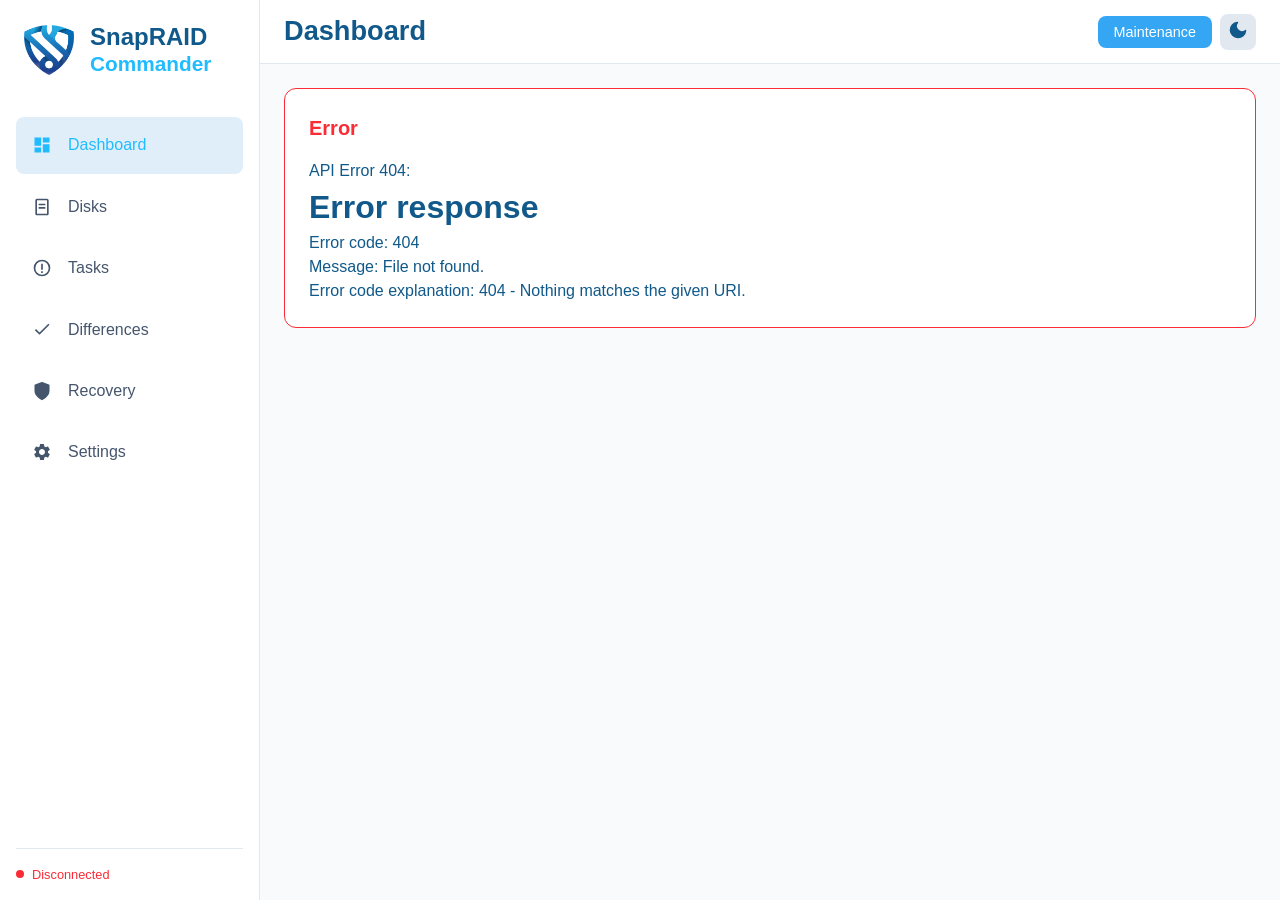
==== commit 69d49c9d: "Make light theme the default and prevent FOUC on page load" ====
--- a/commander/index.html
+++ b/commander/index.html
@@ -20,13 +20,13 @@
     <div class="app-container">
         <!-- Sidebar Navigation -->
         <aside class="sidebar" id="sidebar">
-            <a class="brand" href="https://www.snapraid.it" target="_blank" rel="noopener noreferrer">
+            <div class="brand">
                 <!-- <div class="logo-icon" id="icon-logo"></div> -->
                 <image class="logo-icon" src="image/android-chrome-192x192.png" with="60" height="60"/>
                 <div class="brand-text">
                     <h1><span>SnapRAID</span><br><span class="brand-sub">Commander</span></h1>
                 </div>
-            </a>
+            </div>
 
             <nav class="nav-links">
                 <a href="#/" class="nav-item active" data-link>
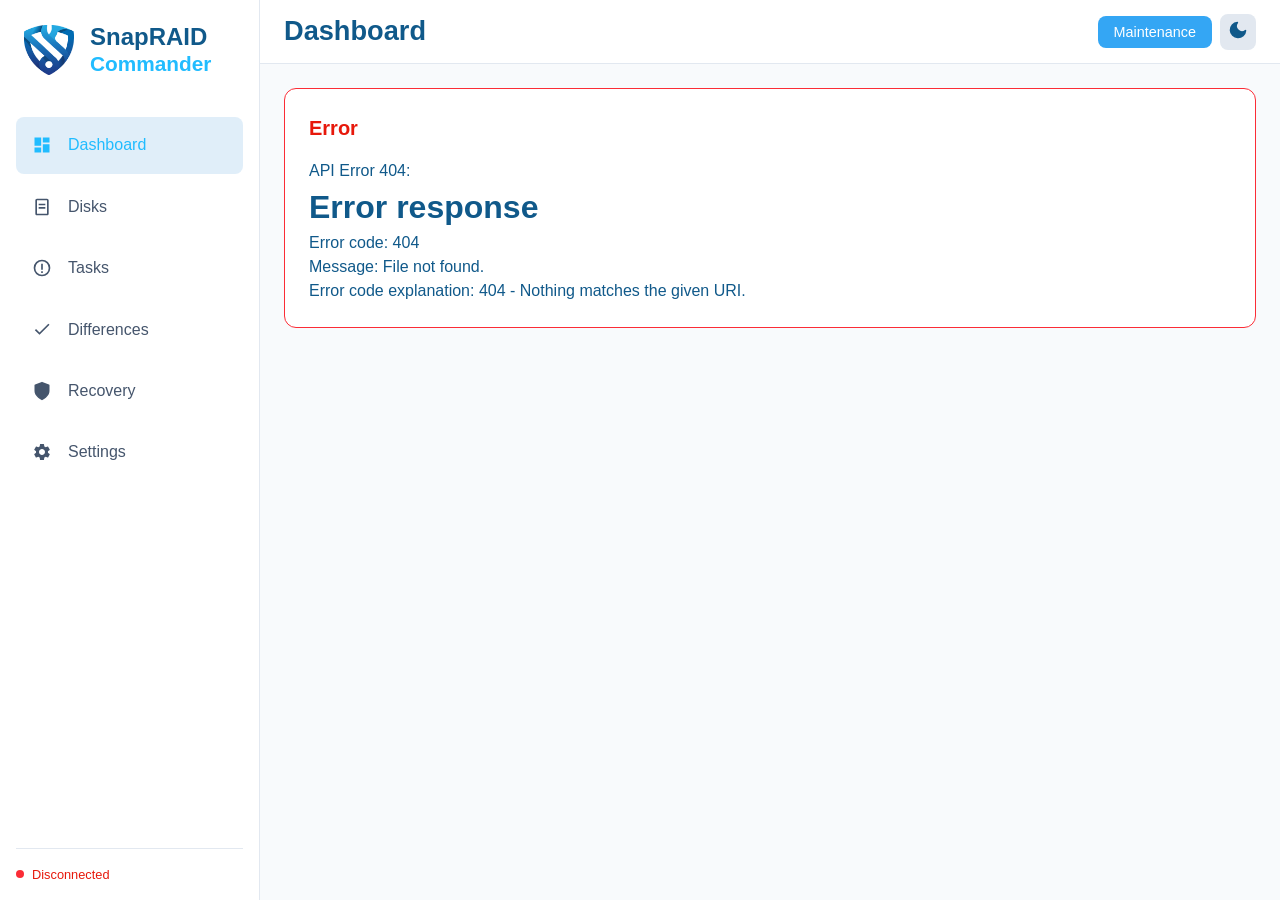
==== commit 298cf891: "Initialize theme before CSS without inline JavaScript" ====
--- a/commander/index.html
+++ b/commander/index.html
@@ -5,28 +5,25 @@
     <meta charset="UTF-8">
     <meta name="viewport" content="width=device-width, initial-scale=1.0">
     <title>SnapRAID Commander</title>
+    <script src="js/init.js"></script>
     <link rel="stylesheet" href="css/style.css">
     <link rel="apple-touch-icon" sizes="180x180" href="/image/apple-touch-icon.png">
     <link rel="icon" type="image/png" sizes="32x32" href="/image/favicon-32x32.png">
     <link rel="icon" type="image/png" sizes="16x16" href="/image/favicon-16x16.png">
     <link rel="manifest" href="/site.webmanifest">
-    <script>
-        // Apply theme early to prevent flash
-        document.documentElement.dataset.theme = localStorage.getItem('theme') || 'light';
-    </script>
 </head>
 
 <body>
     <div class="app-container">
         <!-- Sidebar Navigation -->
         <aside class="sidebar" id="sidebar">
-            <div class="brand">
+            <a class="brand" href="https://www.snapraid.it" target="_blank" rel="noopener noreferrer">
                 <!-- <div class="logo-icon" id="icon-logo"></div> -->
                 <image class="logo-icon" src="image/android-chrome-192x192.png" with="60" height="60"/>
                 <div class="brand-text">
                     <h1><span>SnapRAID</span><br><span class="brand-sub">Commander</span></h1>
                 </div>
-            </div>
+            </a>
 
             <nav class="nav-links">
                 <a href="#/" class="nav-item active" data-link>
--- a/commander/css/style.css
+++ b/commander/css/style.css
@@ -58,11 +58,24 @@
     --c-amber-300: #FFD230;
     --c-amber-400: #FFB93B;
     --c-amber-500: #FE9A37;
+    --c-amber-550: #EF8531;
     --c-amber-600: #E1712B;
     --c-amber-700: #BB4D1A;
     --c-amber-800: #973C08;
     --c-amber-900: #7B3306;
     --c-amber-950: #461901;
+
+    --c-orange-50: #FFF7ED;
+    --c-orange-100: #FFEDD5;
+    --c-orange-200: #FED7AA;
+    --c-orange-300: #FDBA74;
+    --c-orange-400: #FB923C;
+    --c-orange-500: #F97316;
+    --c-orange-600: #EA580C;
+    --c-orange-700: #C2410C;
+    --c-orange-800: #9A3412;
+    --c-orange-900: #7C2D12;
+    --c-orange-950: #431407;
 
     --c-red-50: #FEF2F2;
     --c-red-100: #FFE2E2;
@@ -140,6 +153,7 @@
     --smart-clickable-hover: var(--c-slate-800);
     --text-grey: var(--c-slate-400);
     --text-sky: var(--c-sky-400);
+    --text-red: var(--c-red-400);
     --log-window-background: #000;
     --log-window-text: var(--c-slate-200);
     --status-next: var(--c-slate-400);
@@ -176,6 +190,7 @@
     --smart-clickable-hover: var(--c-slate-200);
     --text-grey: var(--c-slate-500);
     --text-sky: var(--c-sky-500);
+    --text-red: var(--c-red-600);
     --log-window-background: var(--c-slate-50);
     --log-window-text: var(--c-slate-700);
     --status-next: var(--c-slate-600);
@@ -712,6 +727,11 @@
     color: var(--c-amber-500);
 }
 
+.badge-orange {
+    background: color-mix(in srgb, var(--c-orange-500) 20%, transparent);
+    color: var(--c-orange-500);
+}
+
 .badge-blue {
     background: color-mix(in srgb, var(--c-blue-500) 20%, transparent);
     color: var(--c-blue-500);
@@ -742,6 +762,11 @@
     color: var(--c-amber-700);
 }
 
+[data-theme="light"] .badge-orange {
+    background: color-mix(in srgb, var(--c-orange-500) 25%, transparent);
+    color: var(--c-orange-700);
+}
+
 [data-theme="light"] .badge-blue {
     background: color-mix(in srgb, var(--c-blue-500) 25%, transparent);
     color: var(--c-blue-700);
@@ -765,6 +790,11 @@
 [data-theme="light"] .badge-active-yellow {
     background: rgba(245, 158, 11, 0.3);
     color: var(--c-amber-700);
+}
+
+[data-theme="light"] .badge-active-orange {
+    background: color-mix(in srgb, var(--c-orange-500) 25%, transparent);
+    color: var(--c-orange-700);
 }
 
 [data-theme="light"] .badge-active-red {
@@ -793,6 +823,12 @@
 .badge-active-yellow {
     background: rgba(245, 158, 11, 0.2);
     color: var(--c-amber-500);
+    animation: pulse-soft 2s cubic-bezier(0.4, 0, 0.6, 1) infinite;
+}
+
+.badge-active-orange {
+    background: color-mix(in srgb, var(--c-orange-500) 20%, transparent);
+    color: var(--c-orange-500);
     animation: pulse-soft 2s cubic-bezier(0.4, 0, 0.6, 1) infinite;
 }
 
@@ -1241,15 +1277,19 @@
 }
 
 .text-red {
-    color: var(--c-red-500);
+    color: var(--text-red);
 }
 
 .text-yellow {
     color: var(--c-amber-500);
 }
 
+.text-orange {
+    color: var(--c-orange-500);
+}
+
 .text-amber {
-    color: var(--c-amber-500);
+    color: var(--c-amber-550);
 }
 
 .text-muted {
@@ -1605,6 +1645,56 @@
 
 .smart-clickable:hover {
     background-color: var(--smart-clickable-hover);
+}
+
+/* SMART Status Styling */
+.smart-status {
+    font-size: 0.75rem;
+    font-weight: 700;
+    text-transform: uppercase;
+}
+
+.smart-status[data-status="passed"] {
+    color: var(--c-emerald-500);
+}
+
+.smart-status[data-status="failing"],
+.smart-status[data-status="prefail"] {
+    display: inline-flex;
+    padding: 0.25rem 0.5rem;
+    border-radius: 4px;
+    font-weight: 600;
+    line-height: 1.2;
+    text-align: center;
+    justify-content: center;
+}
+
+.smart-status[data-status="failing"] {
+    background: color-mix(in srgb, var(--c-red-500) 20%, transparent);
+    color: var(--c-red-500);
+}
+
+[data-theme="light"] .smart-status[data-status="failing"] {
+    background: color-mix(in srgb, var(--c-red-500) 25%, transparent);
+    color: var(--c-red-700);
+}
+
+.smart-status[data-status="prefail"] {
+    background: color-mix(in srgb, var(--c-amber-500) 20%, transparent);
+    color: var(--c-amber-500);
+}
+
+[data-theme="light"] .smart-status[data-status="prefail"] {
+    background: color-mix(in srgb, var(--c-amber-500) 25%, transparent);
+    color: var(--c-amber-700);
+}
+
+.smart-status[data-status="pending"],
+.smart-status[data-status="prefail-logged"],
+.smart-status[data-status="error-logged"],
+.smart-status[data-status="error-recorded"],
+.smart-status[data-status="selftest-error-logged"] {
+    color: var(--text-grey);
 }
 
 .modal-container.large {
@@ -1705,3 +1795,4 @@
     margin-bottom: 1rem;
     font-size: 1.25rem;
 }
+
